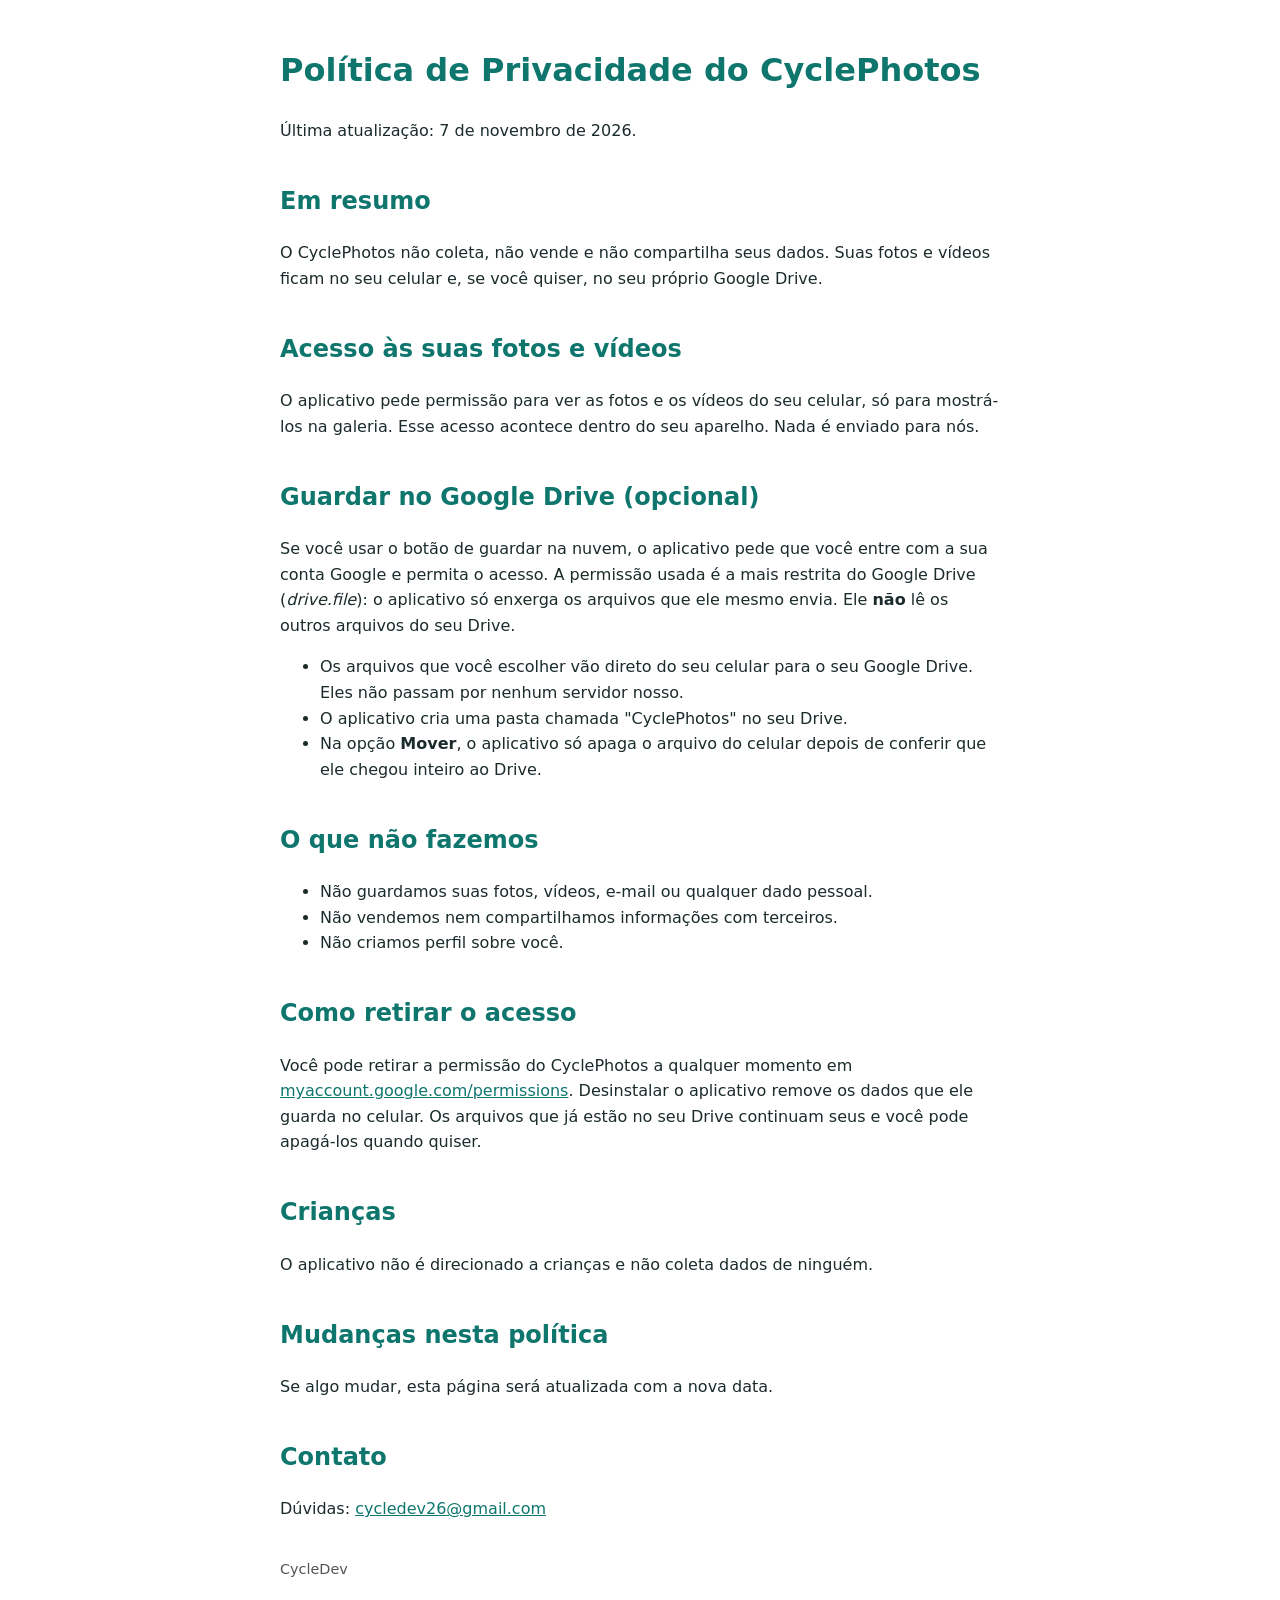
==== docs/privacidade.html @ d980c0a5 "Páginas públicas: apresentação e política de privacidade Co-Authored-By: Claude Sonnet 5.5 <noreply@" ====
<!doctype html>
<html lang="pt-BR">
<head>
<meta charset="utf-8">
<meta name="viewport" content="width=device-width, initial-scale=1">
<title>CyclePhotos - Política de Privacidade</title>
<link rel="stylesheet" href="estilo.css">
</head>
<body>
<h1>Política de Privacidade do CyclePhotos</h1>
<p>Última atualização: 7 de novembro de 2026.</p>

<h2>Em resumo</h2>
<p>O CyclePhotos não coleta, não vende e não compartilha seus dados. Suas fotos e vídeos ficam no seu celular e, se você quiser, no seu próprio Google Drive.</p>

<h2>Acesso às suas fotos e vídeos</h2>
<p>O aplicativo pede permissão para ver as fotos e os vídeos do seu celular, só para mostrá-los na galeria. Esse acesso acontece dentro do seu aparelho. Nada é enviado para nós.</p>

<h2>Guardar no Google Drive (opcional)</h2>
<p>Se você usar o botão de guardar na nuvem, o aplicativo pede que você entre com a sua conta Google e permita o acesso. A permissão usada é a mais restrita do Google Drive (<em>drive.file</em>): o aplicativo só enxerga os arquivos que ele mesmo envia. Ele <strong>não</strong> lê os outros arquivos do seu Drive.</p>
<ul>
<li>Os arquivos que você escolher vão direto do seu celular para o seu Google Drive. Eles não passam por nenhum servidor nosso.</li>
<li>O aplicativo cria uma pasta chamada "CyclePhotos" no seu Drive.</li>
<li>Na opção <strong>Mover</strong>, o aplicativo só apaga o arquivo do celular depois de conferir que ele chegou inteiro ao Drive.</li>
</ul>

<h2>O que não fazemos</h2>
<ul>
<li>Não guardamos suas fotos, vídeos, e-mail ou qualquer dado pessoal.</li>
<li>Não vendemos nem compartilhamos informações com terceiros.</li>
<li>Não criamos perfil sobre você.</li>
</ul>

<h2>Como retirar o acesso</h2>
<p>Você pode retirar a permissão do CyclePhotos a qualquer momento em <a href="https://myaccount.google.com/permissions">myaccount.google.com/permissions</a>. Desinstalar o aplicativo remove os dados que ele guarda no celular. Os arquivos que já estão no seu Drive continuam seus e você pode apagá-los quando quiser.</p>

<h2>Crianças</h2>
<p>O aplicativo não é direcionado a crianças e não coleta dados de ninguém.</p>

<h2>Mudanças nesta política</h2>
<p>Se algo mudar, esta página será atualizada com a nova data.</p>

<h2>Contato</h2>
<p>Dúvidas: <a href="mailto:cycledev26@gmail.com">cycledev26@gmail.com</a></p>
<p class="rodape">CycleDev</p>
</body>
</html>
---- docs/estilo.css ----
body{font-family:system-ui,Arial,sans-serif;max-width:720px;margin:0 auto;padding:24px 16px;line-height:1.6;color:#1b2b2b;background:#fff}
h1{color:#0f766e}h2{color:#0f766e;margin-top:1.6em}a{color:#0f766e}
.rodape{margin-top:2.5em;font-size:.9em;color:#555}
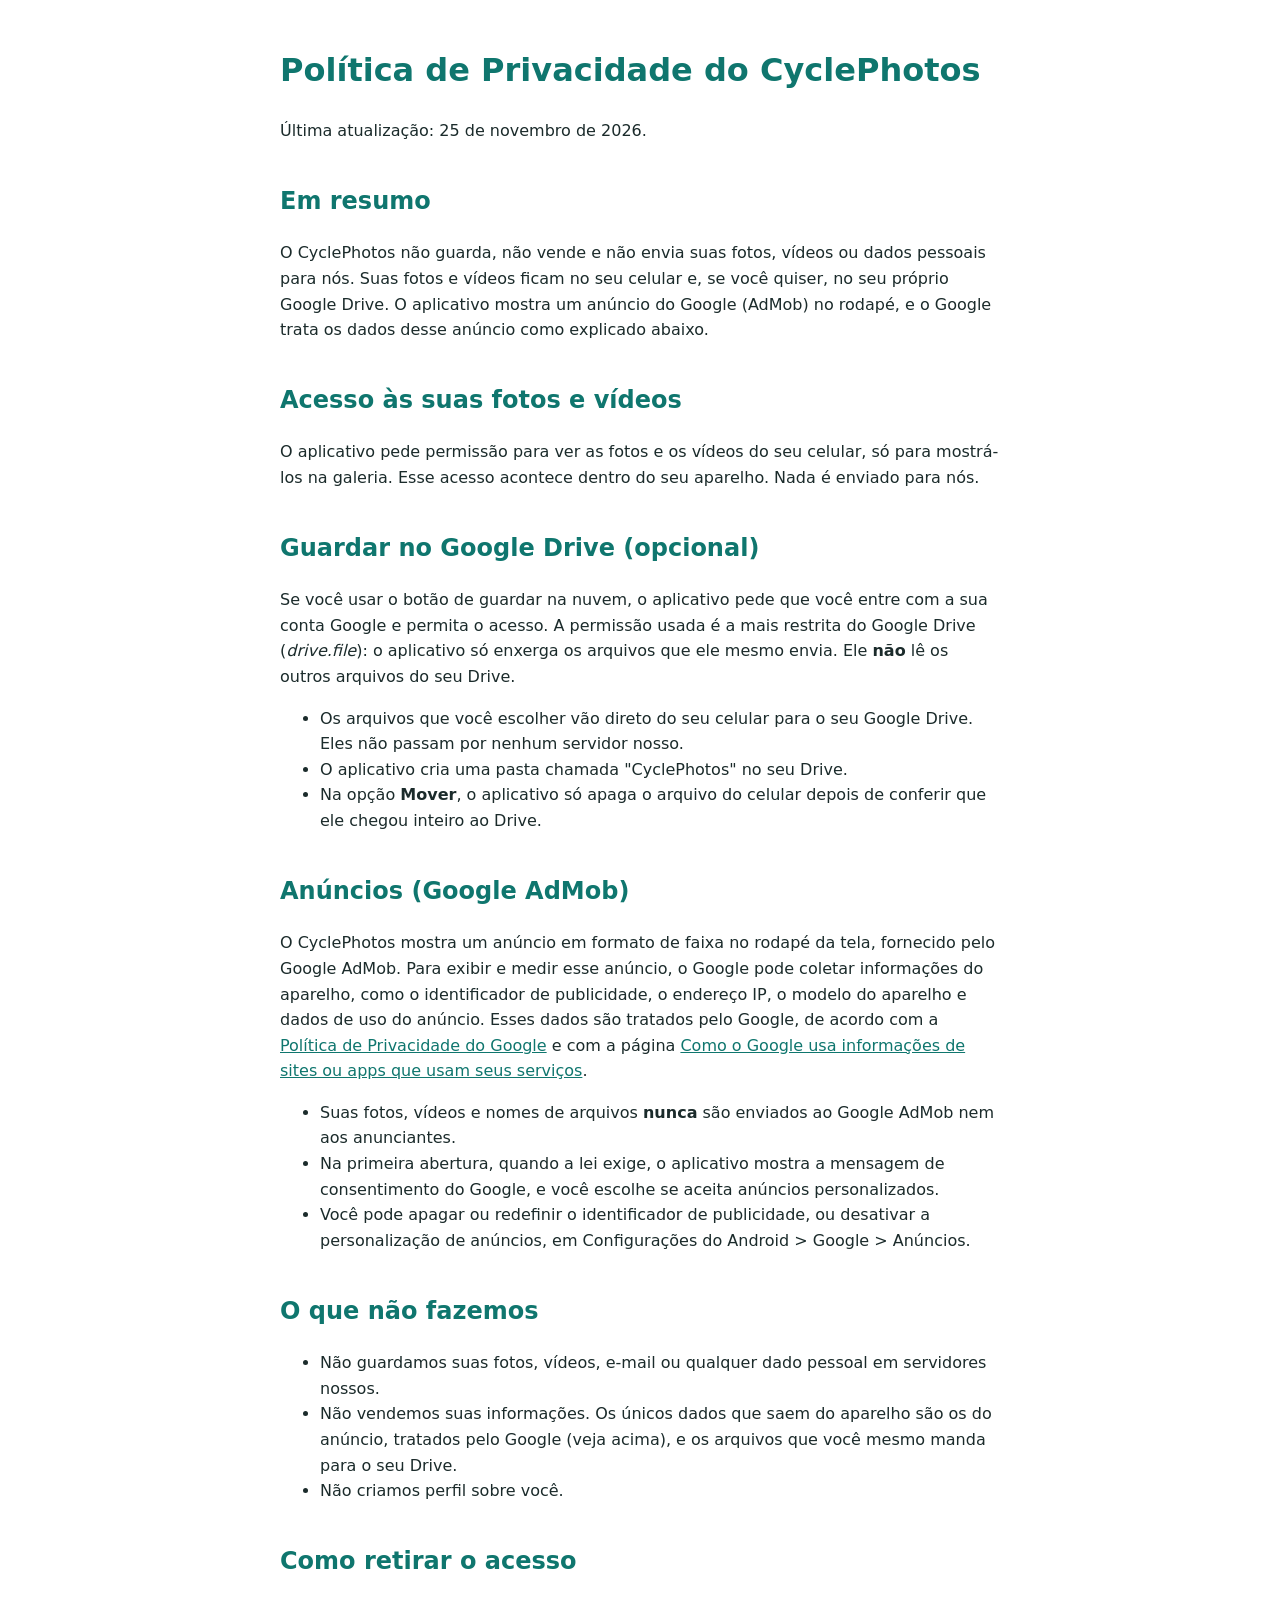
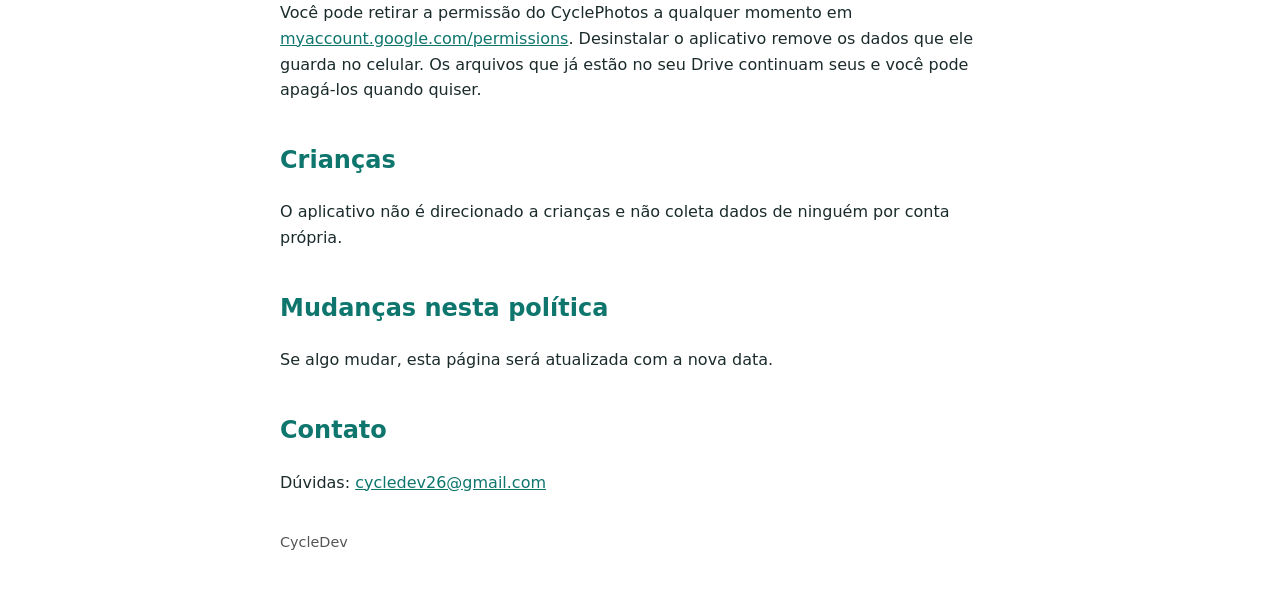
==== commit a2c8688c: "AdMob: IDs reais do CyclePhotos (app 7835965169, bloco rodapé) e política de privacidade com anúncio" ====
--- a/docs/privacidade.html
+++ b/docs/privacidade.html
@@ -8,10 +8,10 @@
 </head>
 <body>
 <h1>Política de Privacidade do CyclePhotos</h1>
-<p>Última atualização: 7 de novembro de 2026.</p>
+<p>Última atualização: 25 de novembro de 2026.</p>
 
 <h2>Em resumo</h2>
-<p>O CyclePhotos não coleta, não vende e não compartilha seus dados. Suas fotos e vídeos ficam no seu celular e, se você quiser, no seu próprio Google Drive.</p>
+<p>O CyclePhotos não guarda, não vende e não envia suas fotos, vídeos ou dados pessoais para nós. Suas fotos e vídeos ficam no seu celular e, se você quiser, no seu próprio Google Drive. O aplicativo mostra um anúncio do Google (AdMob) no rodapé, e o Google trata os dados desse anúncio como explicado abaixo.</p>
 
 <h2>Acesso às suas fotos e vídeos</h2>
 <p>O aplicativo pede permissão para ver as fotos e os vídeos do seu celular, só para mostrá-los na galeria. Esse acesso acontece dentro do seu aparelho. Nada é enviado para nós.</p>
@@ -24,10 +24,18 @@
 <li>Na opção <strong>Mover</strong>, o aplicativo só apaga o arquivo do celular depois de conferir que ele chegou inteiro ao Drive.</li>
 </ul>
 
+<h2>Anúncios (Google AdMob)</h2>
+<p>O CyclePhotos mostra um anúncio em formato de faixa no rodapé da tela, fornecido pelo Google AdMob. Para exibir e medir esse anúncio, o Google pode coletar informações do aparelho, como o identificador de publicidade, o endereço IP, o modelo do aparelho e dados de uso do anúncio. Esses dados são tratados pelo Google, de acordo com a <a href="https://policies.google.com/privacy">Política de Privacidade do Google</a> e com a página <a href="https://policies.google.com/technologies/partner-sites">Como o Google usa informações de sites ou apps que usam seus serviços</a>.</p>
+<ul>
+<li>Suas fotos, vídeos e nomes de arquivos <strong>nunca</strong> são enviados ao Google AdMob nem aos anunciantes.</li>
+<li>Na primeira abertura, quando a lei exige, o aplicativo mostra a mensagem de consentimento do Google, e você escolhe se aceita anúncios personalizados.</li>
+<li>Você pode apagar ou redefinir o identificador de publicidade, ou desativar a personalização de anúncios, em Configurações do Android &gt; Google &gt; Anúncios.</li>
+</ul>
+
 <h2>O que não fazemos</h2>
 <ul>
-<li>Não guardamos suas fotos, vídeos, e-mail ou qualquer dado pessoal.</li>
-<li>Não vendemos nem compartilhamos informações com terceiros.</li>
+<li>Não guardamos suas fotos, vídeos, e-mail ou qualquer dado pessoal em servidores nossos.</li>
+<li>Não vendemos suas informações. Os únicos dados que saem do aparelho são os do anúncio, tratados pelo Google (veja acima), e os arquivos que você mesmo manda para o seu Drive.</li>
 <li>Não criamos perfil sobre você.</li>
 </ul>
 
@@ -35,7 +43,7 @@
 <p>Você pode retirar a permissão do CyclePhotos a qualquer momento em <a href="https://myaccount.google.com/permissions">myaccount.google.com/permissions</a>. Desinstalar o aplicativo remove os dados que ele guarda no celular. Os arquivos que já estão no seu Drive continuam seus e você pode apagá-los quando quiser.</p>
 
 <h2>Crianças</h2>
-<p>O aplicativo não é direcionado a crianças e não coleta dados de ninguém.</p>
+<p>O aplicativo não é direcionado a crianças e não coleta dados de ninguém por conta própria.</p>
 
 <h2>Mudanças nesta política</h2>
 <p>Se algo mudar, esta página será atualizada com a nova data.</p>
